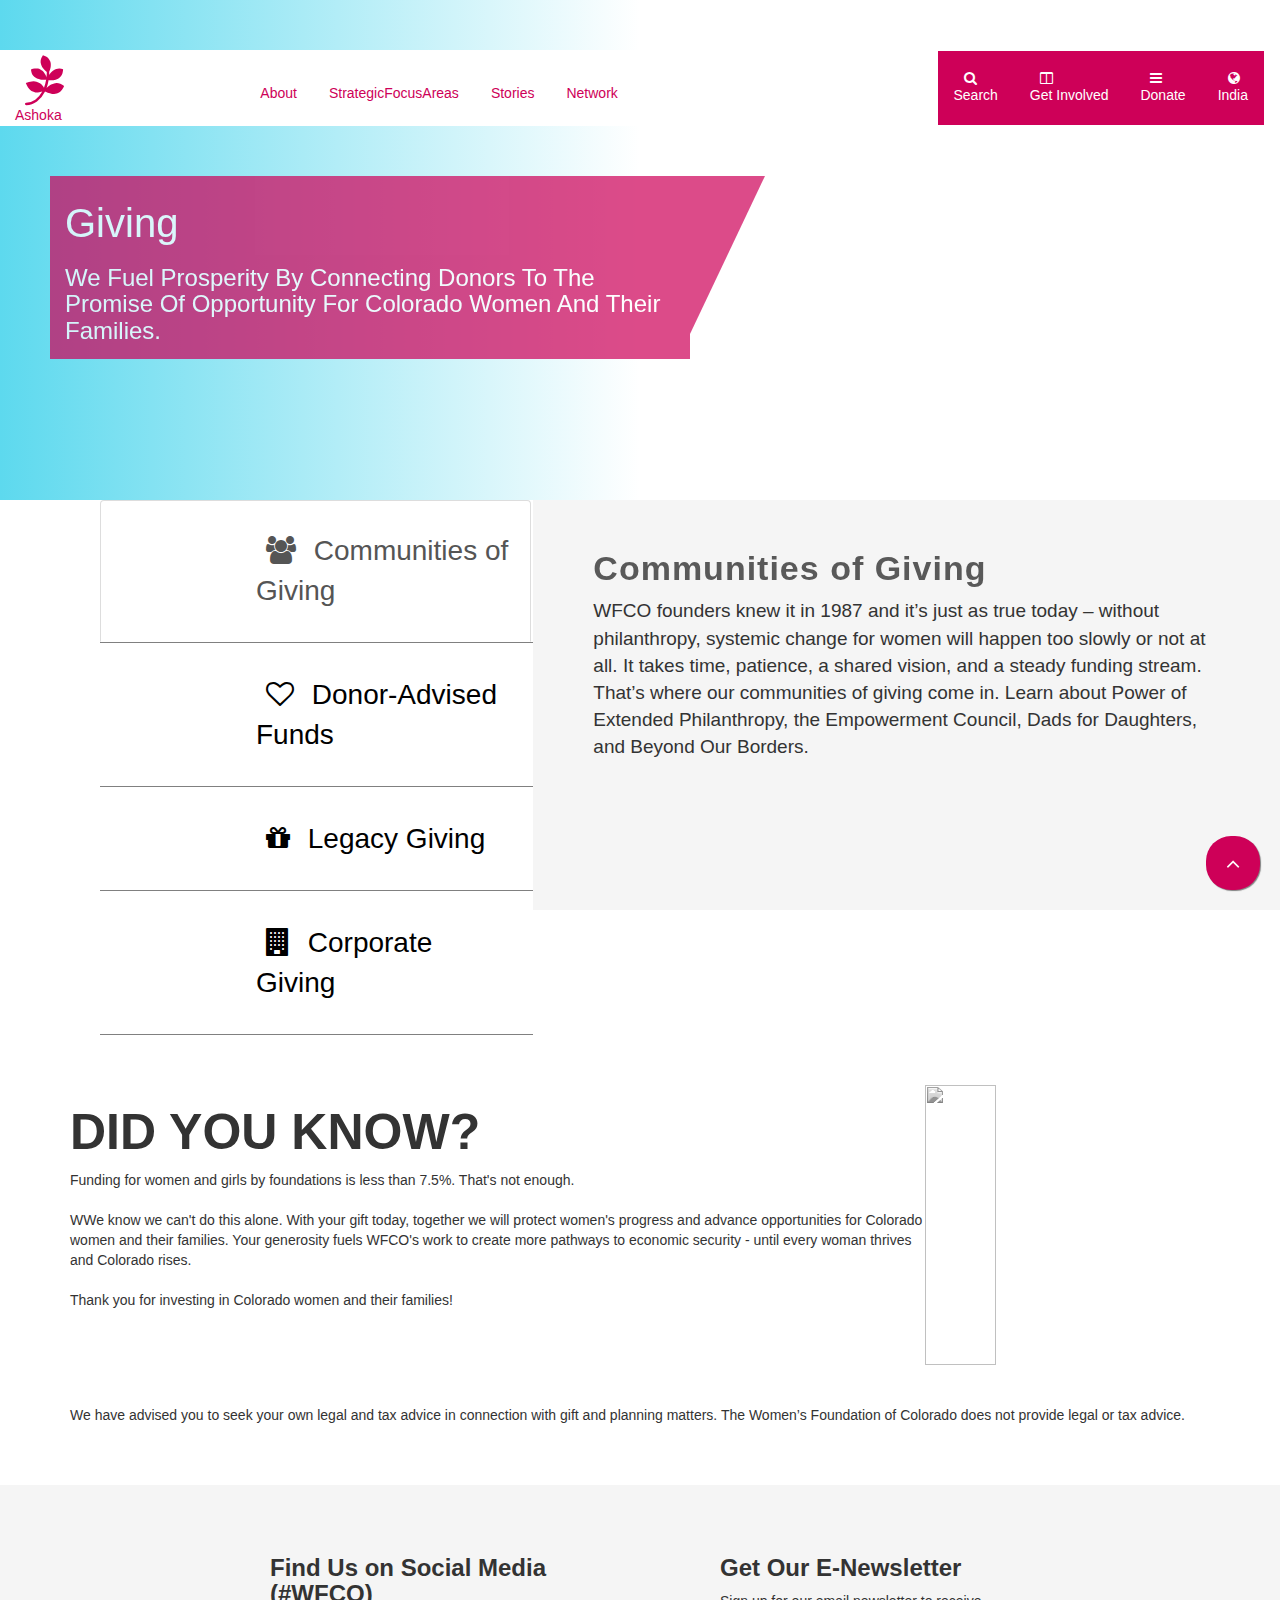
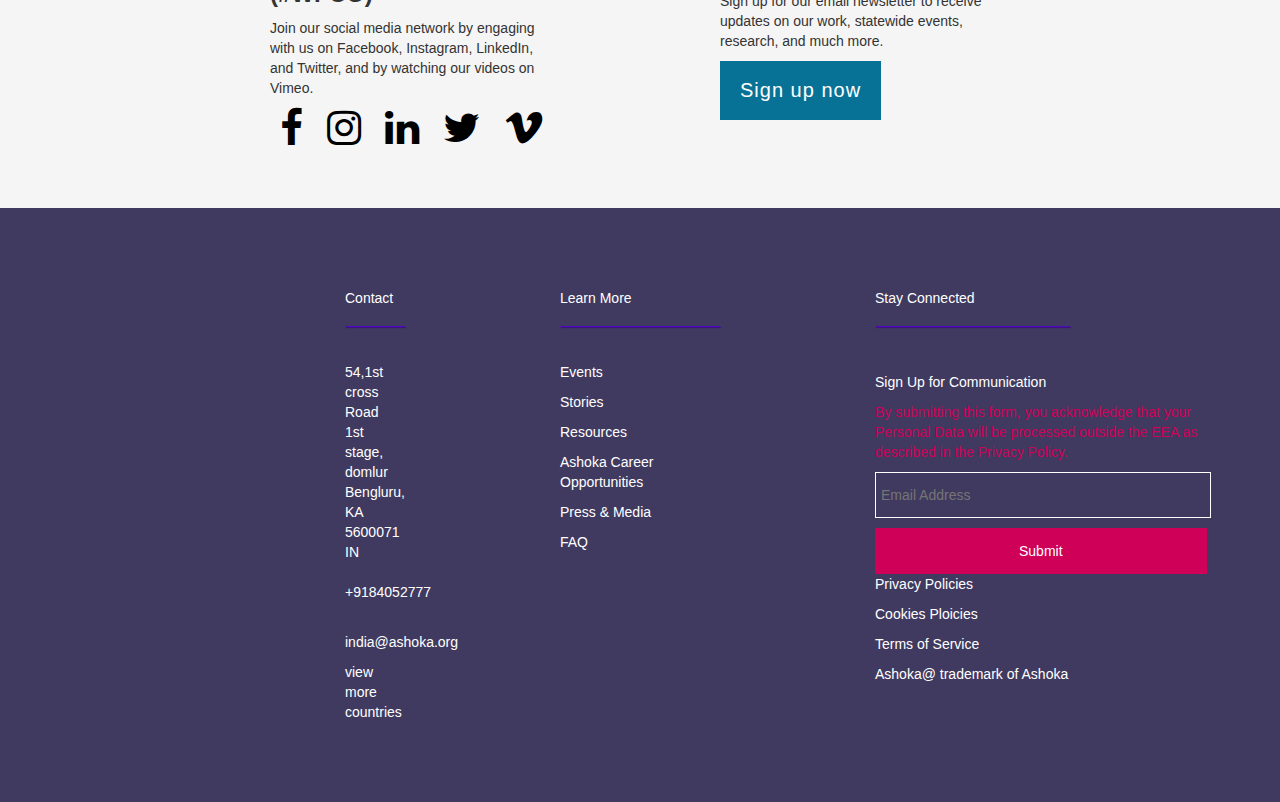
==== giving.html @ e78c4245 "all fundamental file added" ====
<!DOCTYPE html>
<html>
<head>
	<meta charset="utf-8">
	<meta name="viewport" content="width-device-width, initial-scale=1">
	<title>Giving</title>
	<script src="https://ajax.googleapis.com/ajax/libs/jquery/3.3.1/jquery.min.js"></script>
	<link rel="stylesheet" href="https://maxcdn.bootstrapcdn.com/bootstrap/3.3.7/css/bootstrap.min.css">
	<script src="https://maxcdn.bootstrapcdn.com/bootstrap/3.3.7/js/bootstrap.min.js"></script>
	<link rel="stylesheet" href="https://cdnjs.cloudflare.com/ajax/libs/font-awesome/4.7.0/css/font-awesome.min.css">
	<link href="http://ajax.googleapis.com/ajax/libs/jqueryui/1.8/themes/base/jquery-ui.css" rel="stylesheet" type="text/css"/> 
	  <link rel="stylesheet" type="text/css" href="giving.css">
</head>
<body>
	<!--header Section-->
	<div class="bg">
		<div class="col">
			<div class="wrapper">
				<div class="row">
					<div class="col-lg-2 col-md-1 col-sm-2 col-xs-2">
						<div class="logo"><i class="fa fa-pagelines" aria-hidden="true"></i>Ashoka</div>
					</div>
					<div class="col-lg-6  col-md-5 col-sm-7 col-xs-8">
						<nav class="navbar">
							<div class="container-fluid">
								<ul class="nav navbar-nav color">
									<li><div class="dropdown">
		  							<button class="btn dropdown-toggle" type="button" data-toggle="dropdown">About</button>
		 								<ul class="dropdown-menu">
										    <li><a href="#">What we do</a></li>
										    <li><a href="#">Our Impact</a></li>
										    <li><a href="#">Ashoka India</a></li>
										</ul>
									</div></li> 
									<li><div class="dropdown">
		  							<button class="btn dropdown-toggle" type="button" data-toggle="dropdown">StrategicFocusAreas</button>
		 								<ul class="dropdown-menu">
										    <li><a href="#">Social Entrepreneurship</a></li>
										    <li><a href="#">Youth Years</a></li>
										    <li><a href="#">Team of Teams</a></li>
										</ul>
									</div></li> 
									
									<li><div class="dropdown">
		  							<button class="btn dropdown-toggle" type="button" data-toggle="dropdown">Stories</span></button>
		 								<ul class="dropdown-menu">
										    <li><a href="#">Ashoka Key Areas</a></li>
										    <li><a href="#">Stories</a></li>
										    <li><a href="#">Key Areas</a></li>
										</ul>
									</div></li> 
										
									<li>
										<div class="dropdown">
				  							<button class="btn dropdown-toggle" type="button" data-toggle="dropdown"> Network</span></button>
			 								<ul class="dropdown-menu">
											    <li><a href="#">Ashoka Fellows</a></li>
											    <li><a href="#">Our Partners</a></li>
											    <li><a href="#">Changemaker</a></li>
											</ul>
										</div>
									</li>
								</ul>
							</div>
						</nav>	
					</div>
					<div class="col-lg-4 col-md-6 col-sm-3 col-xs-2">
						<nav class="navbar">
							<div class="container-fluid">
								<div class="navbar-header">
							      <button type="button" class="navbar-toggle" data-toggle="collapse" data-target="#myNavbar">
							        <span class="icon-bar"></span>
							        <span class="icon-bar"></span>
							        <span class="icon-bar"></span> 
							      </button>
							    </div>
					  			<div class="collapse navbar-collapse" id="myNavbar">
									<ul class="nav navbar-nav navbar-right">
										<li><i class="fa fa-search" aria-hidden="true"></i>Search</li>
										<li>
										<i class="fa fa-columns" aria-hidden="true"></i>Get Involved</li>
										<li><i class="fa fa-bars" aria-hidden="true"></i>
											Donate</li>
										<li><i class="fa fa-globe" aria-hidden="true"></i>India</li>
									</ul>
								</div>
							</div>
						</nav>
					</div>
				</div>
			</div>
			<div class="contenthead">
			<h1>Giving</h1>
			<h3>We fuel prosperity by connecting donors to the promise of opportunity for Colorado women and their families.</h3>
			</div>
	</div>
</div>
<!--MIddle Section----->
<div class="middle">
			<div class="row">
				<div class="col-lg-5" style="padding:0">
					<ul class="nav nav-tabs nav-stacked">
						<li class="active">
						<a href="#eventcard" data-toggle="tab">
						<i class="fa fa-users" aria-hidden="true"></i>
						Communities of Giving</a>
						</li>
						<li>
						<a href="#statecard" data-toggle="tab">
						<i class="fa fa-heart-o" aria-hidden="true"></i>	Donor-Advised Funds</a>
						</li>
						<li><a href="#volunteercard" data-toggle="tab">
						<i class="fa fa-gift" aria-hidden="true"></i>
						Legacy Giving</a>
						</li>
						<li>
						<a href="#requestcard" data-toggle="tab">
						<i class="fa fa-building" aria-hidden="true"></i>
						Corporate Giving</a>
						</li>
					</ul>	
				</div>
				<div class="col-lg-7">
					<div class="tab-content">
						<div id="eventcard" class="tab-pane fade in active">
							<h3>Communities of Giving</h3>
							<p>WFCO founders knew it in 1987 and it’s just as true today – without philanthropy, systemic change for women will happen too slowly or not at all. It takes time, patience, a shared vision, and a steady funding stream. That’s where our communities of giving come in. Learn about Power of Extended Philanthropy, the Empowerment Council, Dads for Daughters, and Beyond Our Borders.
							</p>
							
						</div>
						<div id="statecard" class="tab-pane fade">
							<h3>Donor-Advised Funds</h3>
							<p>Direct your philanthropy to the causes that matter the most to you by establishing a donor-advised fund (DAF) at The Women’s Foundation of Colorado. DAFs are personalized philanthropic vehicles to which you make a charitable contribution(s), receive an immediate tax benefit, and recommend grants to nonprofit organizations from the fund over time.</p>
							<button class="btn">Learn More</button>
						</div>
						<div id="volunteercard" class="tab-pane fade">
							<h3>Women Will Create a Legacy</h3>
							<p>Women Will is WFCO’s legacy giving program that ensures your commitment to women’s progress and continues well into the future.</p>
							<button class="btn">Learn More</button>
						</div>
						<div id="requestcard" class="tab-pane fade">
							<h3>Corporate Giving</h3>
							<p>By becoming a corporate sponsor of The Women’s Foundation of Colorado, your company will demonstrate community leadership and a commitment to building a brighter future for Colorado. You will be in good company among Colorado’s business leaders working to create equitable opportunities for Colorado women and their families.
							</p>
							<button class="btn">Learn More</button>
						</div>
					</div>
				</div>
			</div>
</div>
<!-- Did You KNow Section-->
<div class="lower" style="margin:50px 0">
	<div class="container">
		<img src="https://res.cloudinary.com/cloudraj/image/upload/v1540888464/3.jpg" height="280px" width="25%" style="float: right;filter: grayscale(100%);">
		<h1><b>DID YOU KNOW?</b></h1>
		<p>Funding for women and girls by foundations is less than 7.5%. That's not enough.<br/><br/>

		WWe know we can't do this alone. With your gift today, together we will protect women's progress and advance opportunities for Colorado women and their families. Your generosity fuels WFCO's work to create more pathways to economic security - until every woman thrives and Colorado rises.
		<br/><br/>
		Thank you for investing in Colorado women and their families!</p>
		
	</div>
	<div class="clearfix"></div>
	<div class="container" style="margin-top: 40px">
	<p>We have advised you to seek your own legal and tax advice in connection with gift and planning matters. The Women’s Foundation of Colorado does not provide legal or tax advice.</p>
	</div>
</div>
<!--Upper Footer----->
<div class="upfoot" style="background-color: whitesmoke;">
	<div class="row">
		<div class="col-lg-6 col1">
			<h3><b>Find Us on Social Media (#WFCO)</b></h3>
			<p>Join our social media network by engaging with us on Facebook, Instagram, LinkedIn, and Twitter, and by watching our videos on Vimeo.</p>
			<ul class="list-inline">
				<li><a href="#"><i class="fa fa-facebook" aria-hidden="true"></i></a></li>
				<li><a href="#"><i class="fa fa-instagram" aria-hidden="true"></i></a></li>
				<li><a href="#"><i class="fa fa-linkedin" aria-hidden="true"></i></a></li>
				<li><a href="#"><i class="fa fa-twitter" aria-hidden="true"></i></a></li>
				<li><a href="#"><i class="fa fa-vimeo" aria-hidden="true"></i></a></li>
			</ul>	
		</div>
		<div class="col-lg-6 col2">
			<h3><b>Get Our E-Newsletter</b></h3>
			<p>Sign up for our email newsletter to receive updates on our work, statewide events, research, and much more.</p>
			<button>Sign up now</button>
		</div>
	</div>
</div>
	<!--footer section -->
<div class="footer">
	<div class="row">
		<div class="col-lg-5">
			<div class="wrap">
				<div class="header">Contact</div>
				<div class="address">
				54,1st cross Road<br/>1st stage, domlur<br/>Bengluru, KA 5600071 IN
				</div><br/>
				<p>+9184052777</p><br/>
				<p>india@ashoka.org</p>
				<p>view more countries</p>
			</div>
		</div>
		<div class="col-lg-2">
			<div class="header">Learn More</div>
			<ul class="footlist">
				<li style="margin-top: 15px;">Events</li>
				<li>Stories</li>
				<li>Resources</li>
				<li>Ashoka Career Opportunities</li>
				<li>Press & Media</li>
				<li>FAQ</li>

			</ul>
		</div>
		<div class="col-lg-5">
			<div class="header">Stay Connected</div>
			<p style="margin-top:35px;">Sign Up for Communication</p>
			<div class="foot">
				By submitting this form, you acknowledge that your Personal Data will be processed outside the EEA as described in the
				<span class="orange">Privacy Policy</span>.
			</div>
			<input type="email" name="email" placeholder="Email Address">
			<input type="submit" name="submit" value="Submit">
			<p>Privacy Policies</p>
			<p>Cookies Ploicies</p>
			<p>Terms of Service</p>
			<p>Ashoka@ trademark of Ashoka</p>
		</div>
	</div>
</div>

<button class="scrollbtn" id="scrollTop"><i class="fa fa-angle-up" aria-hidden="true"></i>
</button>

<script src="http://ajax.googleapis.com/ajax/libs/jqueryui/1.8/jquery-ui.min.js"></script> 


<script>
	window.onscroll=function () {
		displayFunction()
	};
	function displayFunction(){
		if(document.documentElement.scrollTop > 100){
			document.getElementById('scrollTop').style.display='block';
		}
		else{
			document.getElementById('scrollTop').style.display='none';
		}
	}
	document.getElementById('scrollTop').addEventListener('click',scrollFunction);
	function scrollFunction(){
			document.documentElement.scrollTop=0;
		}

</script>
</body>
</html>
---- giving.css ----
*{
	margin: 0 auto;
	padding: 0;
}
.row{
	margin: 0;
}
.navbar-toggle{
	background-color:#ce0058; 
}
.navbar-toggle .icon-bar{
	background-color:white; 
}
.bg .col .wrapper .row{
	background-color: white;
}
.col-lg-4{
	padding: 0;
}
.navbar{
	margin: 0;
}
.logo{
	margin-top:5px;
	color:#ce0058;
}
.logo .fa{
	font-size: 50px;
    color: #ce0058;
}
.fa{
	display: block;
	margin-left: 10px;
}
.wrapper .navbar-right li{
    background-color: #ce0058;
    color: white;
    cursor: pointer;
}
.wrapper .navbar-right li:hover{
    background-color:#403a60;
}
.navbar-nav li{
	padding: 20px 16px;
}
.color li{
	color:#ce0058;
}
.color >li:hover,.color li .dropdown .btn:hover{
	background-color:#ce0058;
	color: black;
}
.color li .dropdown .btn{
	border:none;
	background: none;
	padding:0;
	padding-top: 12px;
}
.dropdown-menu{
	padding: 0;
	margin-top: 36px;
}
.dropdown-menu li{
	padding: 16px 16px;
    background-color:#ce0058;
    border-bottom: 1px solid #0e0e77;
}
.color li:hover .dropdown-menu{
	display: block;
}
.dropdown-menu li a{
	color: white;
}
/*-----Background image section*/
.bg{
	background-image: url('https://res.cloudinary.com/cloudraj/image/upload/v1540888464/3.jpg');
	background-attachment: scroll;
}
.col{
	background-image: linear-gradient(to right ,#5dd9ee,transparent, transparent);
    height: 500px;
    color: white;
}
.wrapper{
	padding-top: 50px;
} 
.contenthead{
	width: 50%;
    margin:50px 50px;
    text-transform: capitalize;
    background-color: #ce0058;
    opacity: 0.7;
    color: white;
    padding: 5px 15px;
    min-height: 130px;
    position: relative;
}
.contenthead::after{
	content: '';
	display:block;
	border-top: 158px solid #ce0058;
    border-right: 75px solid transparent;
    position: absolute;
    right: -75px;
    top: 0;
}
.contenthead h1{
	font-size: 40px;
}
/*------mid section*/
.middle li{
    font-size: 28px;
    border-bottom: 1px solid gray;
}
.middle .nav{
	margin-left: 100px;
}    
.middle li a{	
	color:black;
	background-color: white;
	padding: 30px 20px 30px 155px; 
}
.middle li a .fa{
	display: inline;
    margin-right: 10px;
}
.middle li.active a:visited{
	background-color:#1184b3;
	color: white;
}
.middle li a:hover{
	color:#1184b3;
	background:none;
}
.middle .row .col-lg-7{
	background-color: whitesmoke;
	text-align: left;
    padding:30px 60px;
    height: 410px;
}
.middle .row .col-lg-7 h3{
	font-size: 34px;
    font-weight: bold;
    letter-spacing: 1px;
    opacity: 0.8;
}
.middle .row .col-lg-7 p{
	font-size: 19px;
}
.middle .row .col-lg-7 .btn{
	background-color:#403a60;
    color: white;
    border-radius: inherit;
    padding: 12px 12px;
}
.middle .row .col-lg-7 .btn:hover{
	background-color: #ce0058;
}
/*-----Did You Know section*/
.lower h1{
	font-size: 50px;
}
.clearfix{
	overflow: auto;
}
.clearfix::after{
	content: '';
	clear: both;
}
.upfoot button{
	padding: 15px 20px;
    background-color: #087296;
    color: white;
    border: none;
    font-size: 20px;
    letter-spacing: 1px;
}
.upfoot button:hover{
	background-color:#ce0058 
}
.upfoot li{
	font-size: 40px;
	text-decoration: none;
}
.upfoot li a{
	color: black;
}
.upfoot li a:hover{
	color: #ce0058
	text-decoration: none;
}
.col1{
	padding: 50px 80px 50px 270px;
}
.col2{
	padding:50px 270px 50px 80px;	
}
/*-----footer section------*/
.footer{
	padding:70px; 
	background-color:#403a60;
    color: white;
}
.header{
	padding:10px 0;
	position: relative;  
}
.header::after{
	content: '';
	display: block;
	border-bottom: 1px solid #500abd;
    box-shadow: 1px 1px 1px #3d0b8b;
	margin-top: 18px;
}
.footer .col-lg-5{
	padding:0 140px;
}
.wrap{
	padding-left: 135px;
}
.footlist{
	list-style-type: none;
}
.footlist li{
	padding-top: 10px;
}
.footlist li:hover{
	color:#ce0058;
}
input[type=submit]{
	display: block;
    margin-top: 10px;
    padding: 13px 144px;
    background-color: #ce0058;
    border: none;
}
input[type=submit]:hover{
	background-color:#1184b3; 
}
.footer input[type=email]{
	padding: 12px 148px 12px 5px;
    background-color: transparent;
    border: 1px solid;
    margin-top: 10px;
}
.address{
	margin-top: 25px;
}
.foot{
	margin-top: 10px;
    width: 366px;
    margin-left: 0px;
    color: #ce0058;
}
.orange{
	color: #ce0058;
}
.scrollbtn{
	display: none;
	padding: 16px 20px;
	background-color:#ce0058;
	font-size: 22px;
	border-radius:25px;
	border: none;
    box-shadow: 1px 1px 1px grey;  
	position: fixed;
	display:block;
	bottom: 10px;
	right: 20px;
	color: white;
}
.scrollbtn:hover,.scrollbtn:focus{
background-color: #403a60;
border:none;
outline:none;
}
.scrollbtn .fa{
margin: 0;
}
@media screen and (max-width: 992px){
	.wrapper{padding-top: 0;}
	.bg{background-size: cover;background-repeat-y: no-repeat;}
	.nav>li{display: inline-block;}
	.box{width:100%;}
	.contenthead{margin-left: 0;width: 100%}
	.middle .nav{margin-left: 0;}
	.middle li{font-size: 22px;}
	.middle li a{padding: 10px 15px;}
	.wrap{padding-left: 0;}
	.wrapper .navbar-right li{padding: 10px;width: 100px;}
	.foot{width: 100%;}
	.footer .col-lg-5{padding-left: 0;}
	.contenthead::after{display: none;}
	.upfoot .col-lg-6{padding: 50px;}
}
@media screen and (max-width: 768px){
	.middle li {font-size:20px;}
	.middle li a{padding:10px 5px;}
}
@media screen and (max-width:992px){
	.navbar-collapse.collapse{
		display: none !important;
	}
	.navbar-collapse.collapse.in {
	    display: block!important;
	    height: auto!important;
	    padding-bottom: 0;
	    overflow: visible!important;
	}

	.navbar-header .collapse, .navbar-toggle {
	    display: block !important;
	}
}
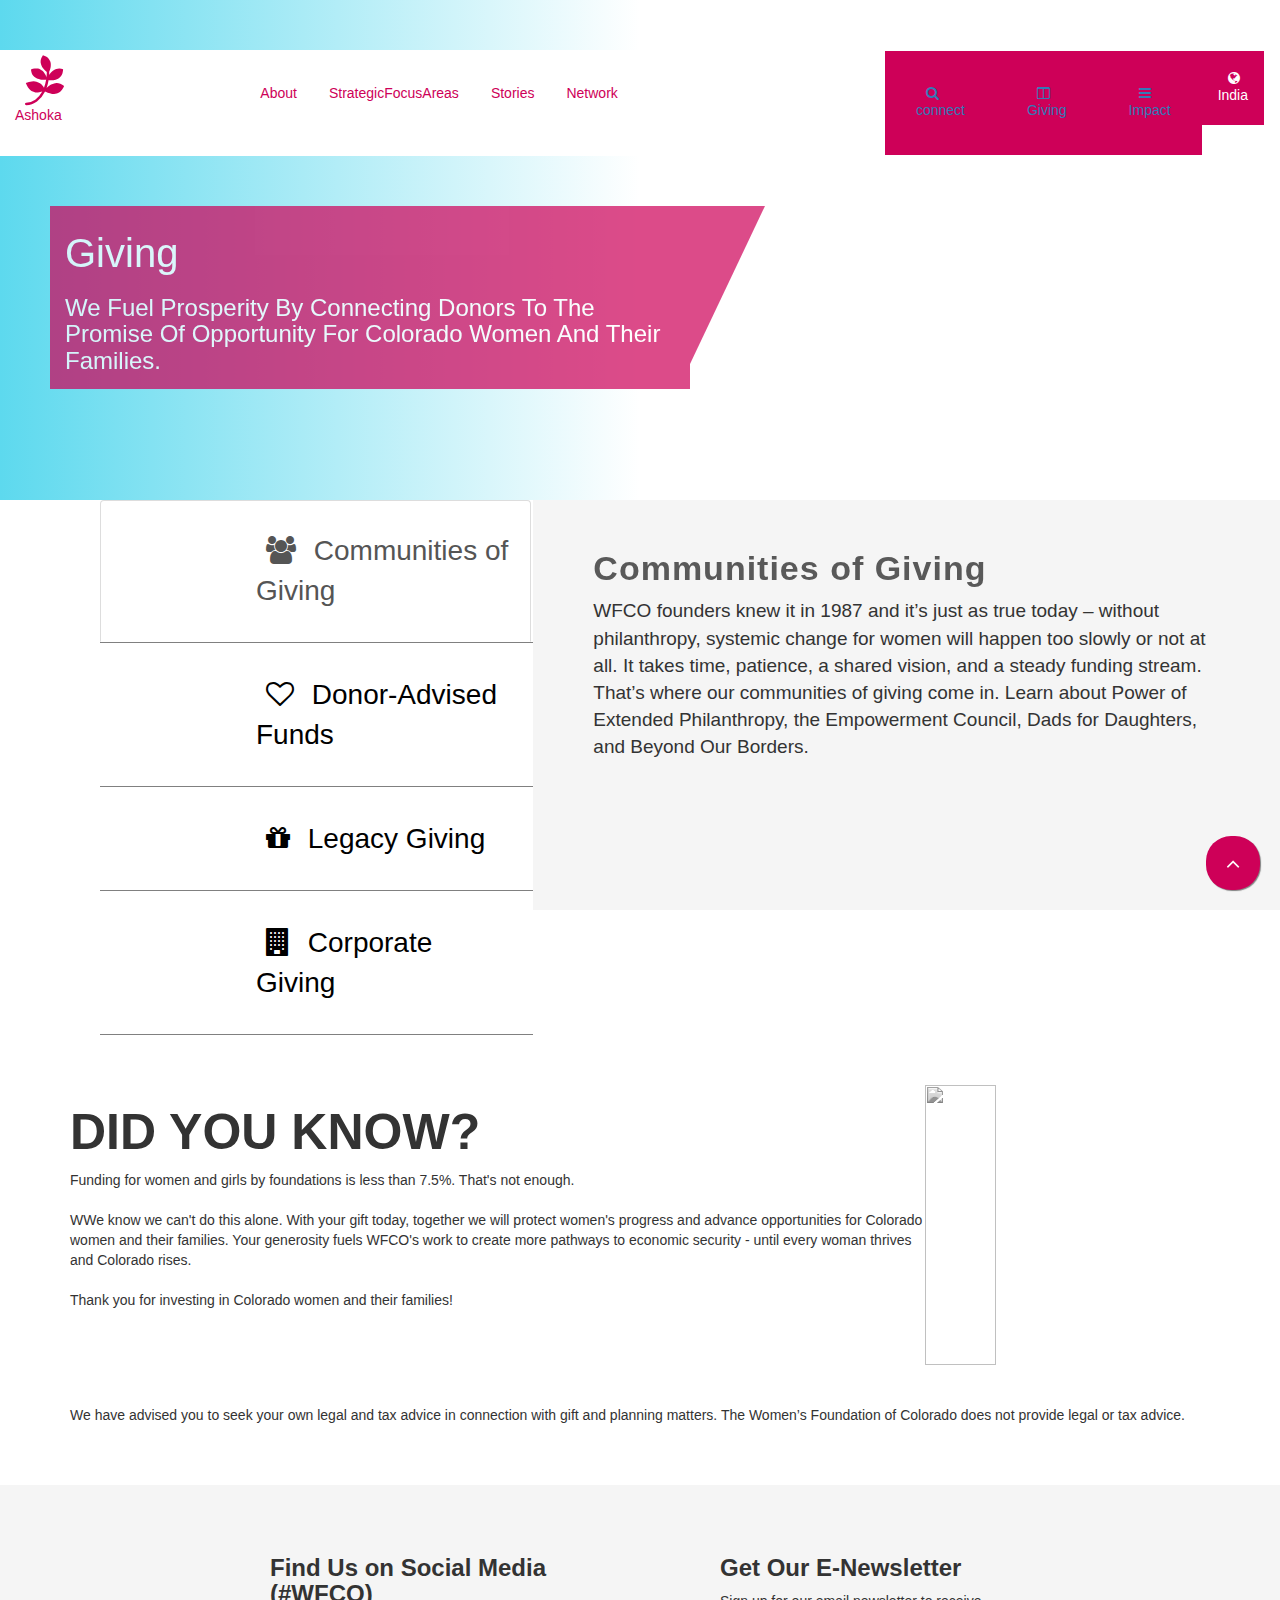
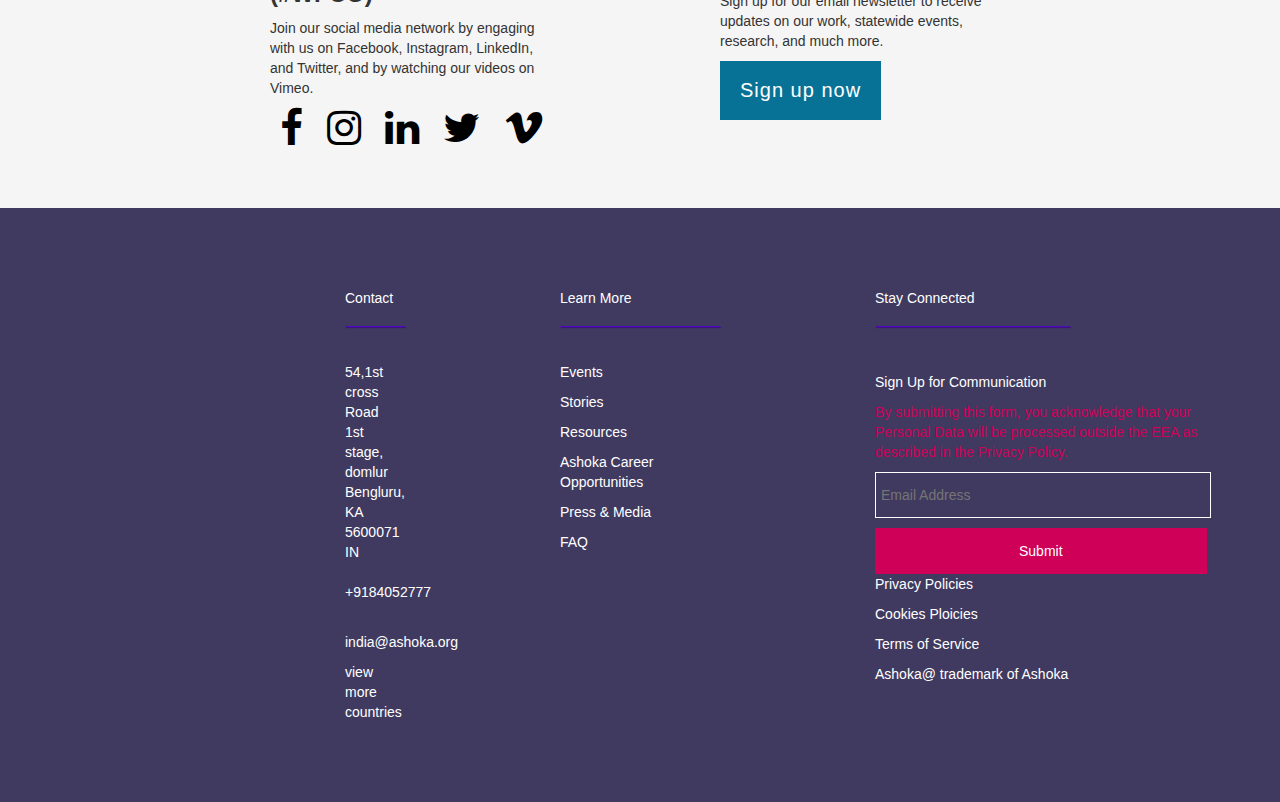
==== commit f2c4470f: "update giving" ====
--- a/giving.html
+++ b/giving.html
@@ -76,11 +76,11 @@
 							    </div>
 					  			<div class="collapse navbar-collapse" id="myNavbar">
 									<ul class="nav navbar-nav navbar-right">
-										<li><i class="fa fa-search" aria-hidden="true"></i>Search</li>
-										<li>
-										<i class="fa fa-columns" aria-hidden="true"></i>Get Involved</li>
-										<li><i class="fa fa-bars" aria-hidden="true"></i>
-											Donate</li>
+										<li><a href="index3.html"><i class="fa fa-search" aria-hidden="true"></i>connect</a></li>
+										<li><a href="giving.html">
+										<i class="fa fa-columns" aria-hidden="true"></i>Giving</a></li>
+										<li><a href="impact.html">
+										<i class="fa fa-bars" aria-hidden="true"></i>Impact</a></li>
 										<li><i class="fa fa-globe" aria-hidden="true"></i>India</li>
 									</ul>
 								</div>
@@ -246,6 +246,12 @@
 		else{
 			document.getElementById('scrollTop').style.display='none';
 		}
+		if(document.documentElement.scrollTop > 50){
+			document.getElementById('fix').classList.add('affix');
+			}
+			else{
+			document.getElementById('fix').classList.remove('affix');
+			}
 	}
 	document.getElementById('scrollTop').addEventListener('click',scrollFunction);
 	function scrollFunction(){
@@ -254,4 +260,4 @@
 
 </script>
 </body>
-</html>		+</html>		
--- a/giving.css
+++ b/giving.css
@@ -36,6 +36,14 @@
     background-color: #ce0058;
     color: white;
     cursor: pointer;
+}
+.affix{
+	position:fixed;
+	top: 0;
+	left: 0;
+	width: 100%;
+	box-shadow: 1px 1px 1px gray;
+	z-index: 10 !important;
 }
 .wrapper .navbar-right li:hover{
     background-color:#403a60;
@@ -311,4 +319,4 @@
 	.navbar-header .collapse, .navbar-toggle {
 	    display: block !important;
 	}
-}+}
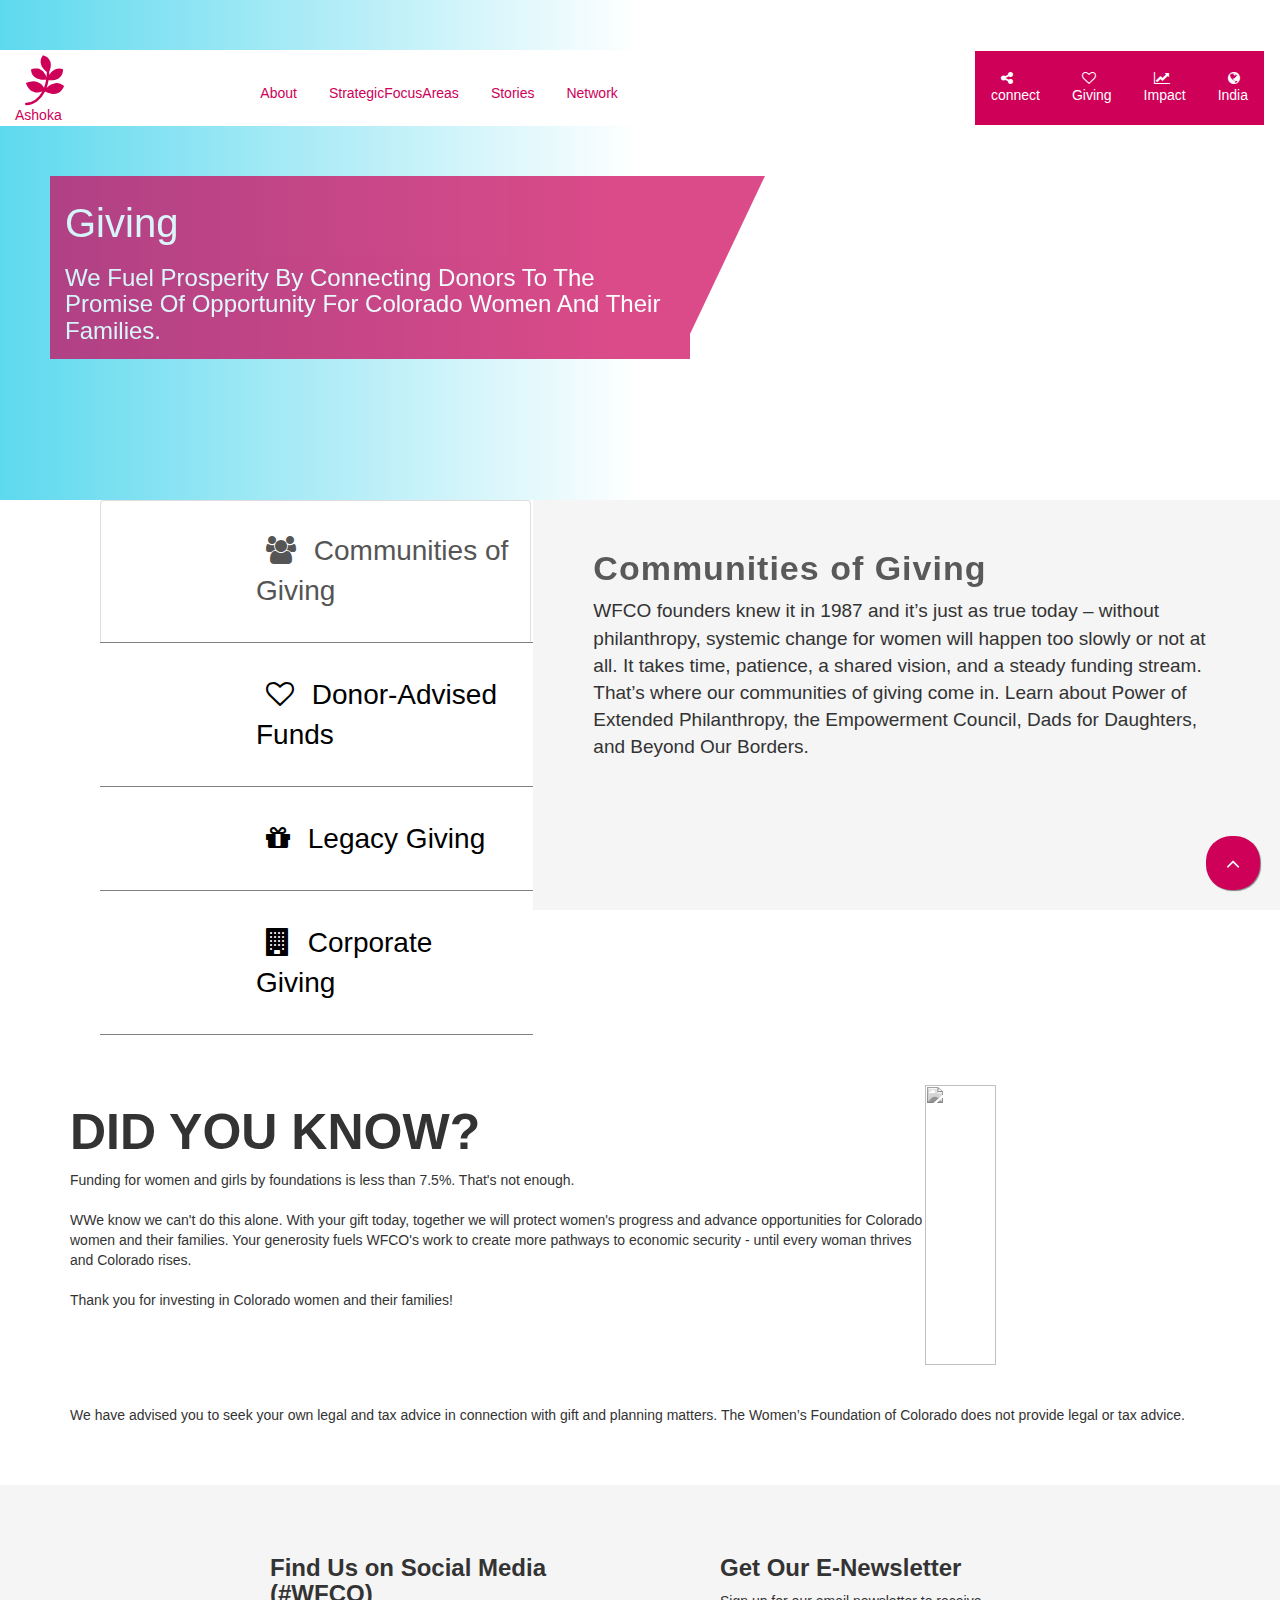
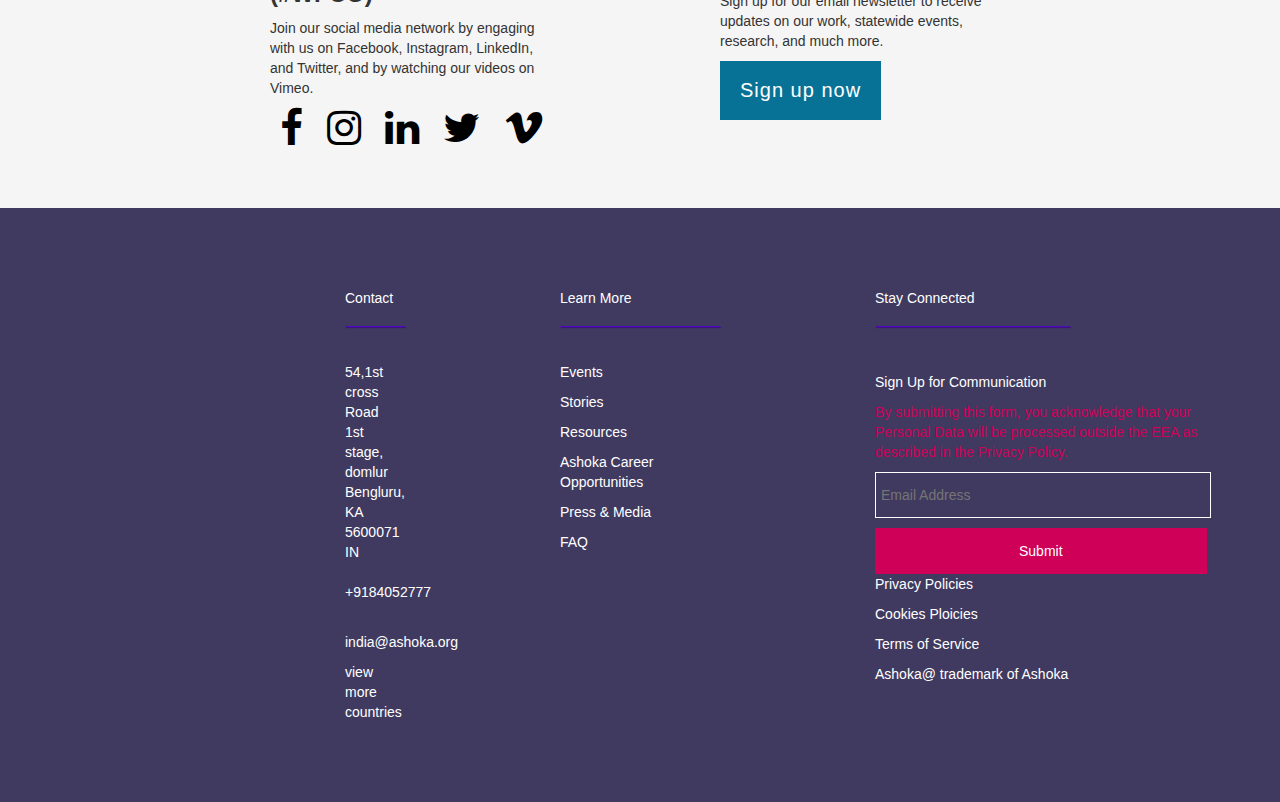
==== commit cc4069bf: "Update giving" ====
--- a/giving.html
+++ b/giving.html
@@ -18,7 +18,8 @@
 			<div class="wrapper">
 				<div class="row">
 					<div class="col-lg-2 col-md-1 col-sm-2 col-xs-2">
-						<div class="logo"><i class="fa fa-pagelines" aria-hidden="true"></i>Ashoka</div>
+						<div class="logo"><a href="index.html" style="text-decoration: none;color:#ce0058;">
+							<i class="fa fa-pagelines" aria-hidden="true"></i>Ashoka</a></div>
 					</div>
 					<div class="col-lg-6  col-md-5 col-sm-7 col-xs-8">
 						<nav class="navbar">
@@ -76,12 +77,12 @@
 							    </div>
 					  			<div class="collapse navbar-collapse" id="myNavbar">
 									<ul class="nav navbar-nav navbar-right">
-										<li><a href="index3.html"><i class="fa fa-search" aria-hidden="true"></i>connect</a></li>
+										<li><a href="index3.html"><i class="fa fa-share-alt" aria-hidden="true"></i>connect</a></li>
 										<li><a href="giving.html">
-										<i class="fa fa-columns" aria-hidden="true"></i>Giving</a></li>
+										<i class="fa fa-heart-o" aria-hidden="true"></i>Giving</a></li>
 										<li><a href="impact.html">
-										<i class="fa fa-bars" aria-hidden="true"></i>Impact</a></li>
-										<li><i class="fa fa-globe" aria-hidden="true"></i>India</li>
+										<i class="fa fa-line-chart" aria-hidden="true"></i>Impact</a></li>
+										<li><a href="#"><i class="fa fa-globe" aria-hidden="true"></i>India</a></li>
 									</ul>
 								</div>
 							</div>
--- a/giving.css
+++ b/giving.css
@@ -48,11 +48,16 @@
 .wrapper .navbar-right li:hover{
     background-color:#403a60;
 }
-.navbar-nav li{
+.navbar-right li a{
+	padding: 20px 16px ;
+	color: white;
+}
+.color li{
 	padding: 20px 16px;
-}
-.color li{
 	color:#ce0058;
+}
+.wrapper .navbar-right li a:hover,.wrapper .navbar-right li:hover{
+    background-color:#403a60;
 }
 .color >li:hover,.color li .dropdown .btn:hover{
 	background-color:#ce0058;
@@ -132,7 +137,7 @@
 	display: inline;
     margin-right: 10px;
 }
-.middle li.active a:visited{
+.middle li.active a:focus{
 	background-color:#1184b3;
 	color: white;
 }
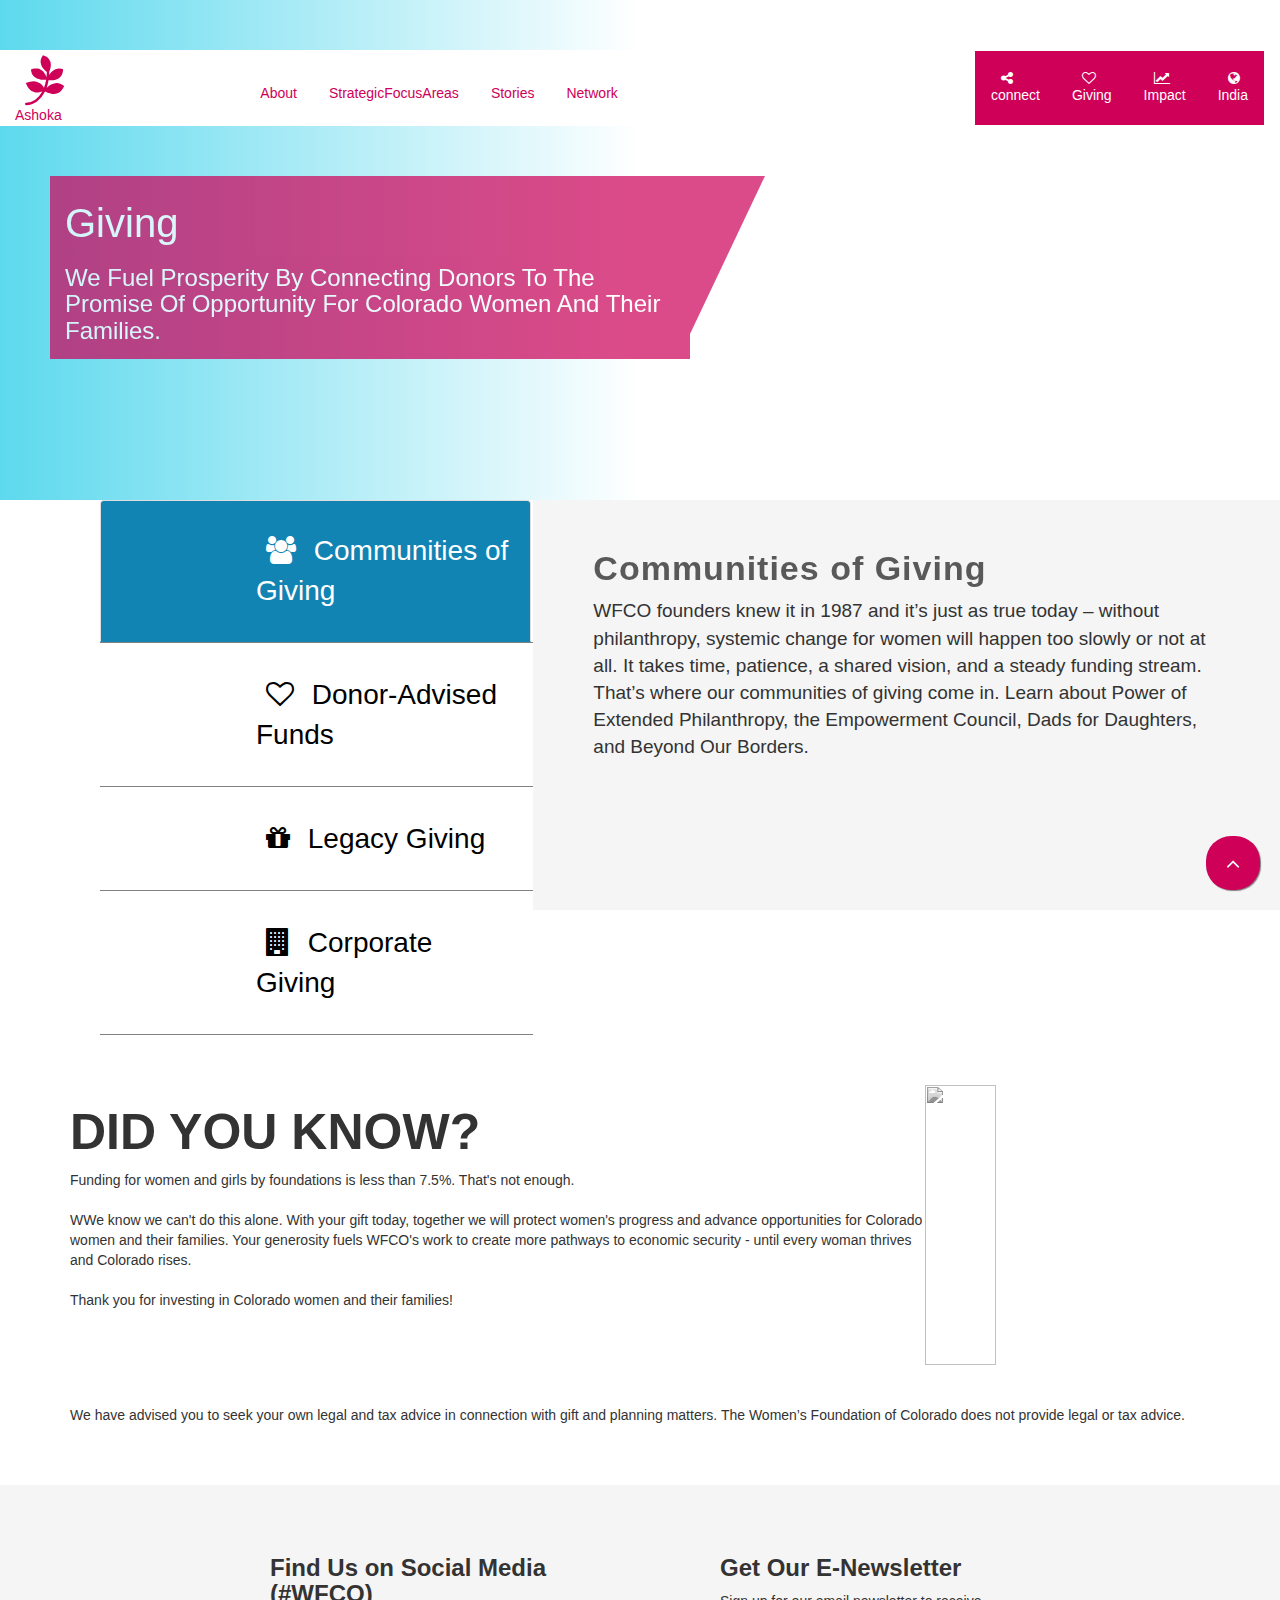
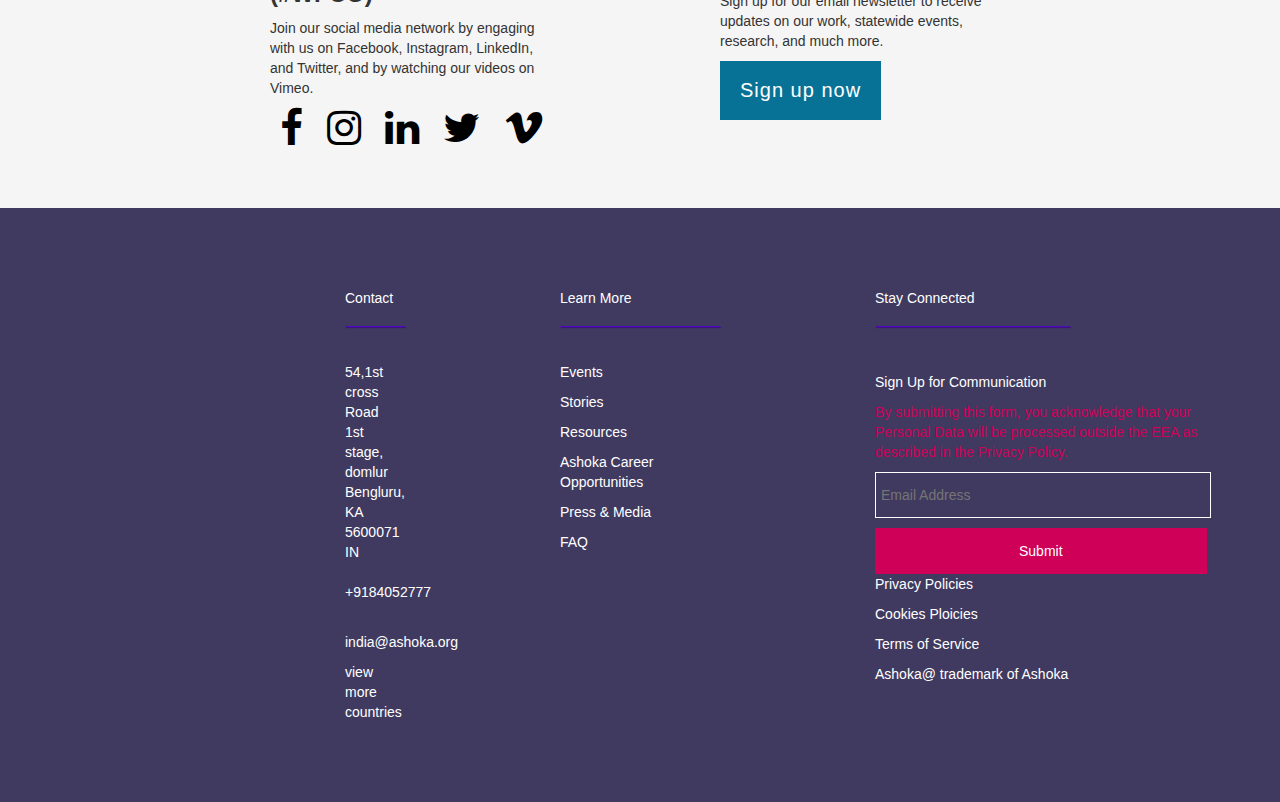
==== commit 2b160880: "Update giving" ====
--- a/giving.html
+++ b/giving.html
@@ -16,7 +16,7 @@
 	<div class="bg">
 		<div class="col">
 			<div class="wrapper">
-				<div class="row">
+				<div class="row" id="fix">
 					<div class="col-lg-2 col-md-1 col-sm-2 col-xs-2">
 						<div class="logo"><a href="index.html" style="text-decoration: none;color:#ce0058;">
 							<i class="fa fa-pagelines" aria-hidden="true"></i>Ashoka</a></div>
--- a/giving.css
+++ b/giving.css
@@ -137,7 +137,11 @@
 	display: inline;
     margin-right: 10px;
 }
-.middle li.active a:focus{
+.middle li.active a:link{	
+	color:white;
+	background-color:#1184b3; ; 
+}
+.middle .row .col-lg-5 .nav li.active a:visited,.middle li.active a:focus{
 	background-color:#1184b3;
 	color: white;
 }
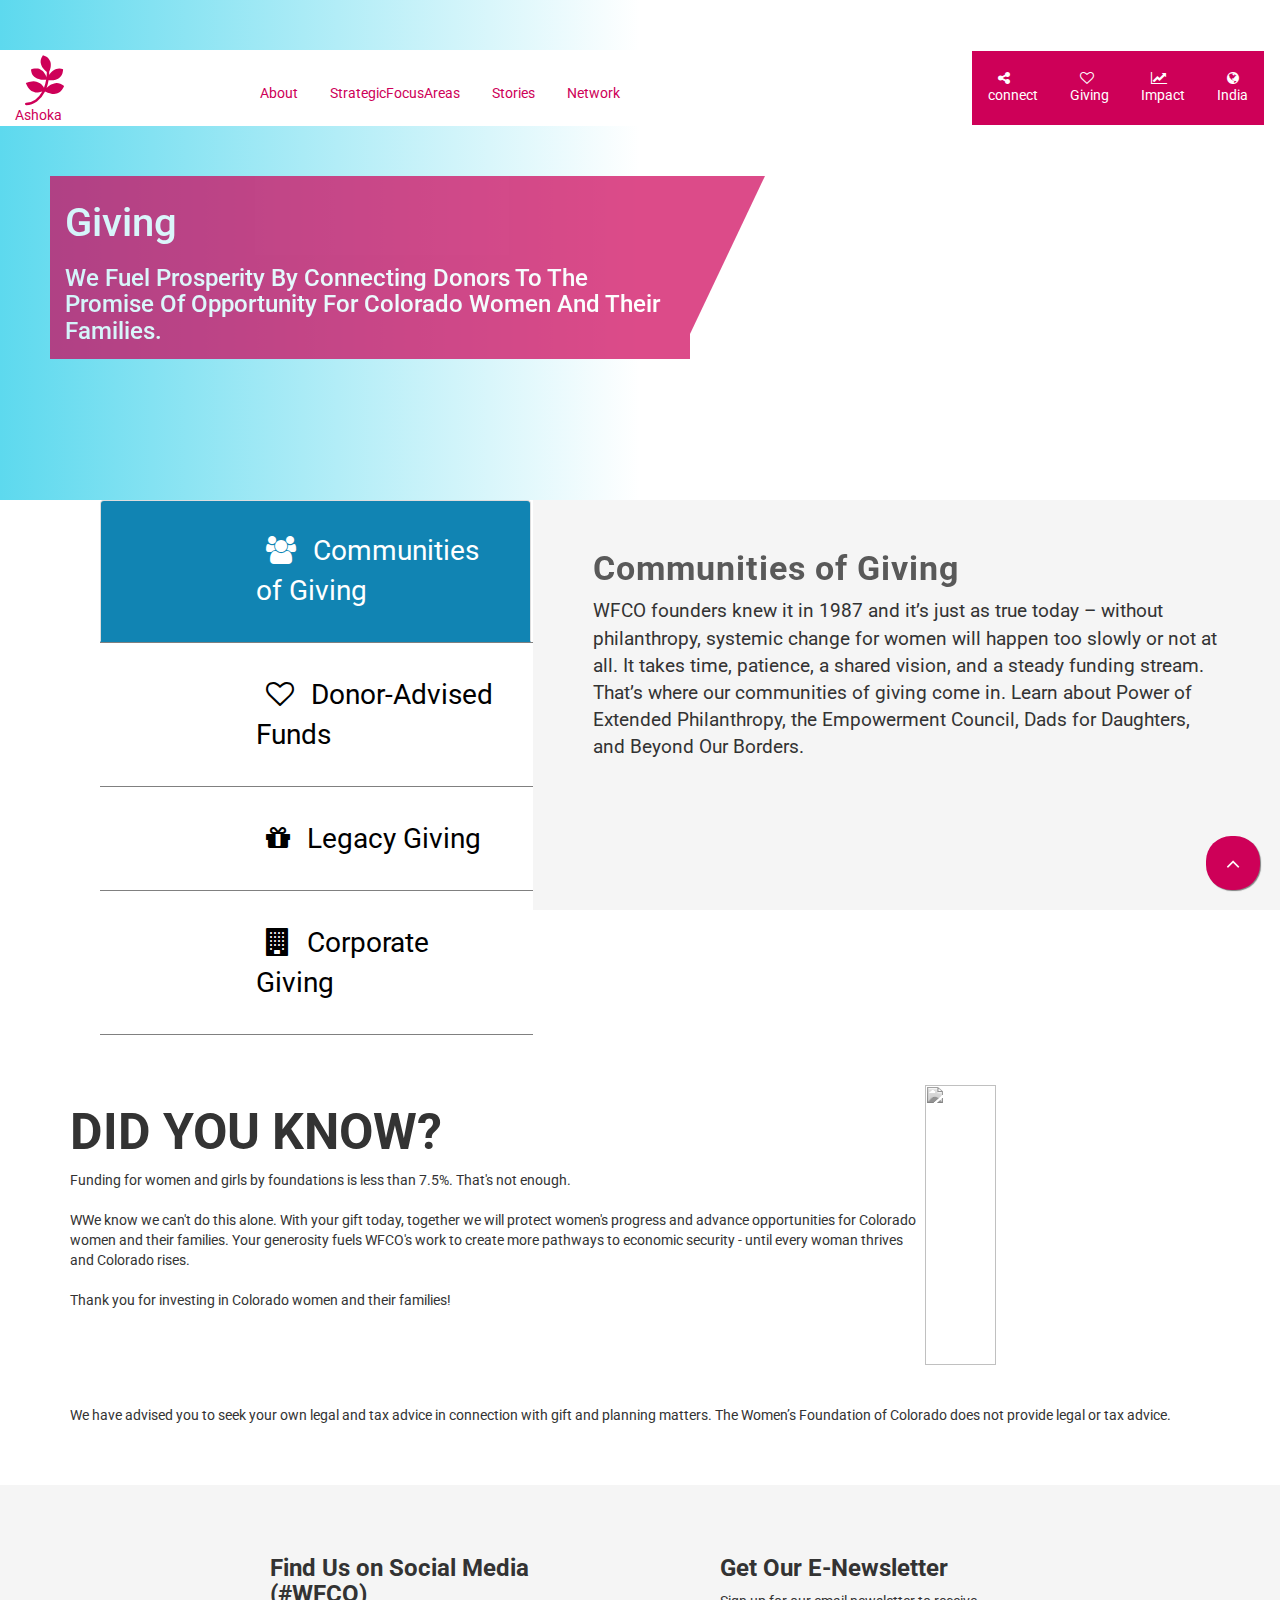
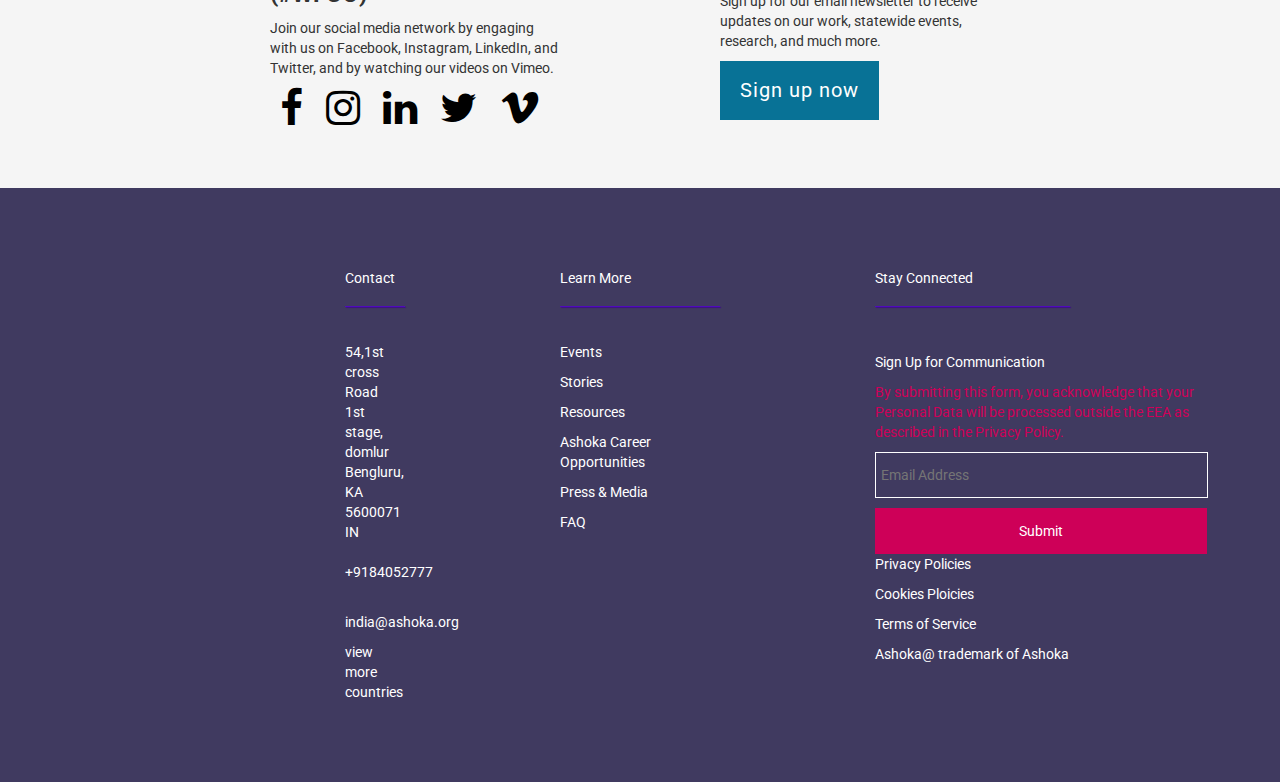
==== commit 3826e20f: "font" ====
--- a/giving.html
+++ b/giving.html
@@ -7,6 +7,7 @@
 	<script src="https://ajax.googleapis.com/ajax/libs/jquery/3.3.1/jquery.min.js"></script>
 	<link rel="stylesheet" href="https://maxcdn.bootstrapcdn.com/bootstrap/3.3.7/css/bootstrap.min.css">
 	<script src="https://maxcdn.bootstrapcdn.com/bootstrap/3.3.7/js/bootstrap.min.js"></script>
+		<link href="https://fonts.googleapis.com/css?family=Roboto" rel="stylesheet">
 	<link rel="stylesheet" href="https://cdnjs.cloudflare.com/ajax/libs/font-awesome/4.7.0/css/font-awesome.min.css">
 	<link href="http://ajax.googleapis.com/ajax/libs/jqueryui/1.8/themes/base/jquery-ui.css" rel="stylesheet" type="text/css"/> 
 	  <link rel="stylesheet" type="text/css" href="giving.css">
--- a/giving.css
+++ b/giving.css
@@ -1,6 +1,7 @@
 *{
 	margin: 0 auto;
 	padding: 0;
+	font-family: 'Roboto', sans-serif;
 }
 .row{
 	margin: 0;
@@ -71,7 +72,7 @@
 }
 .dropdown-menu{
 	padding: 0;
-	margin-top: 36px;
+	margin-top: 22px;
 }
 .dropdown-menu li{
 	padding: 16px 16px;
